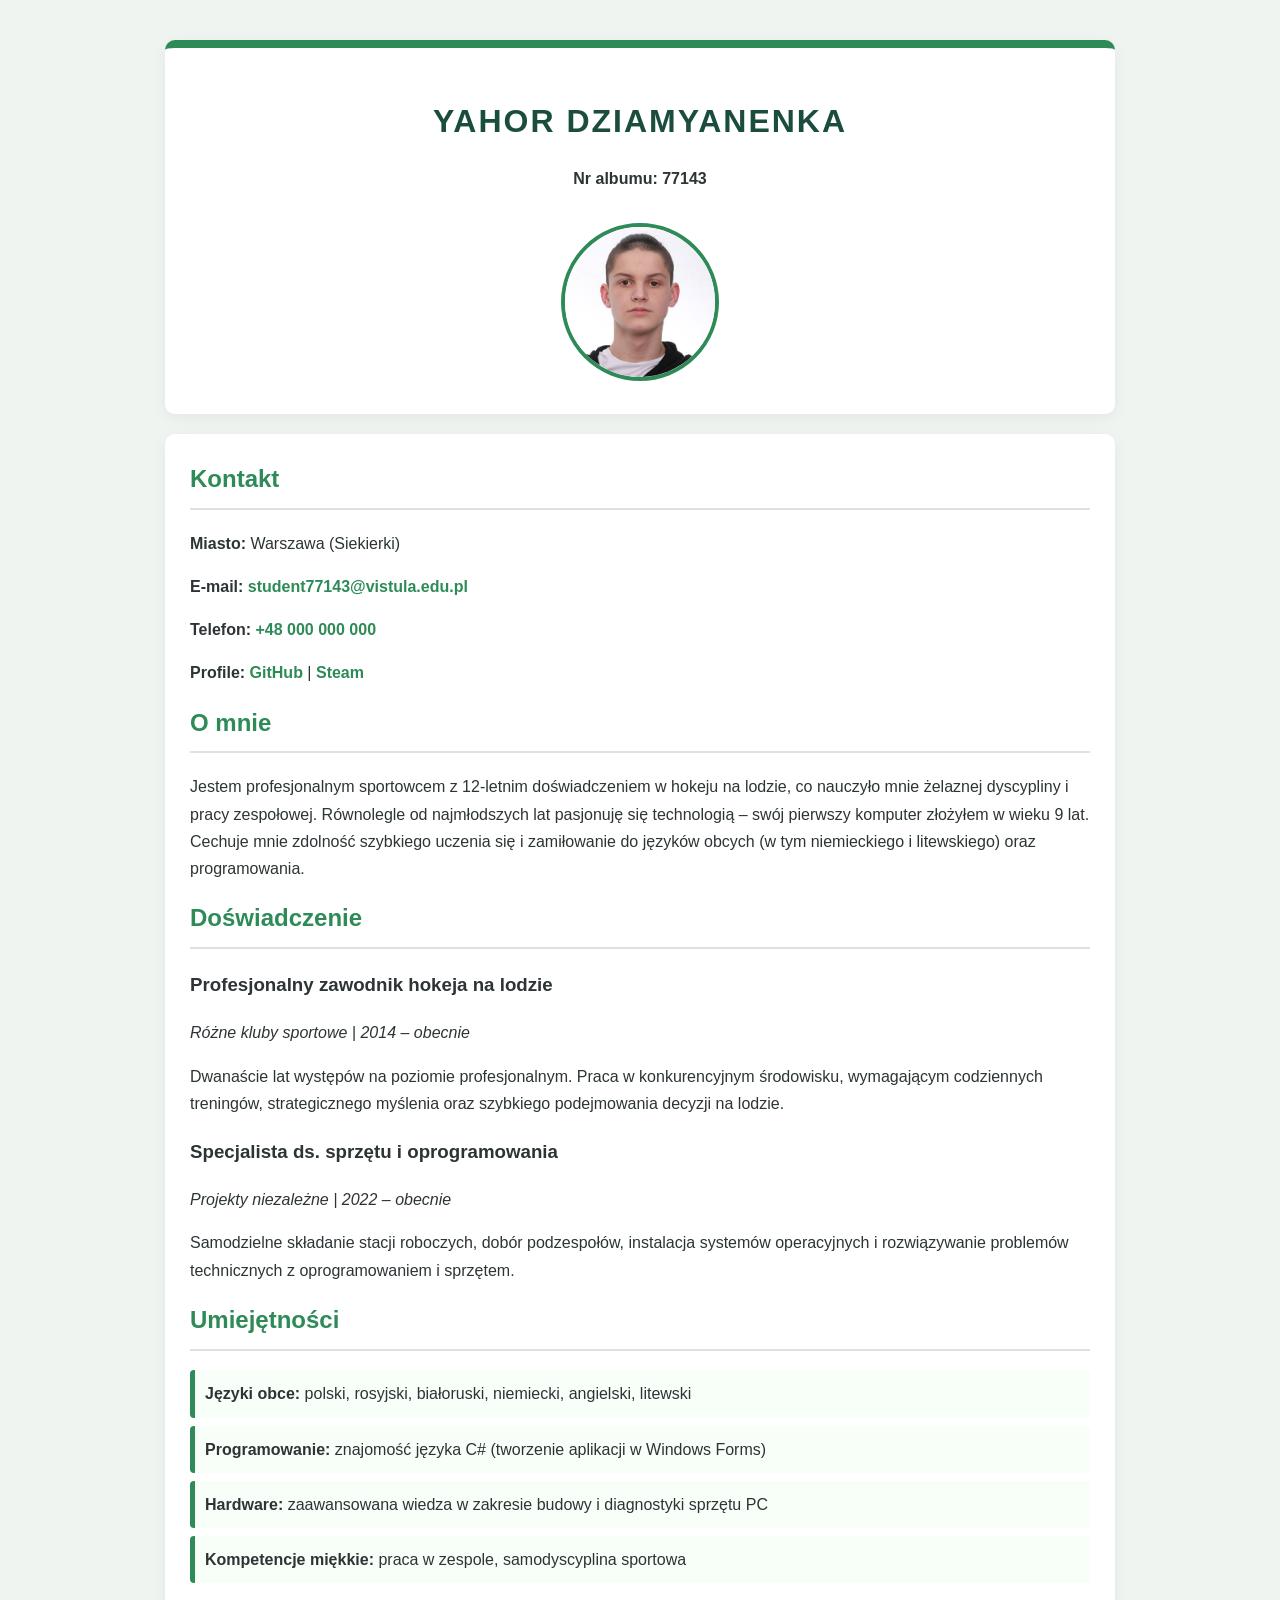
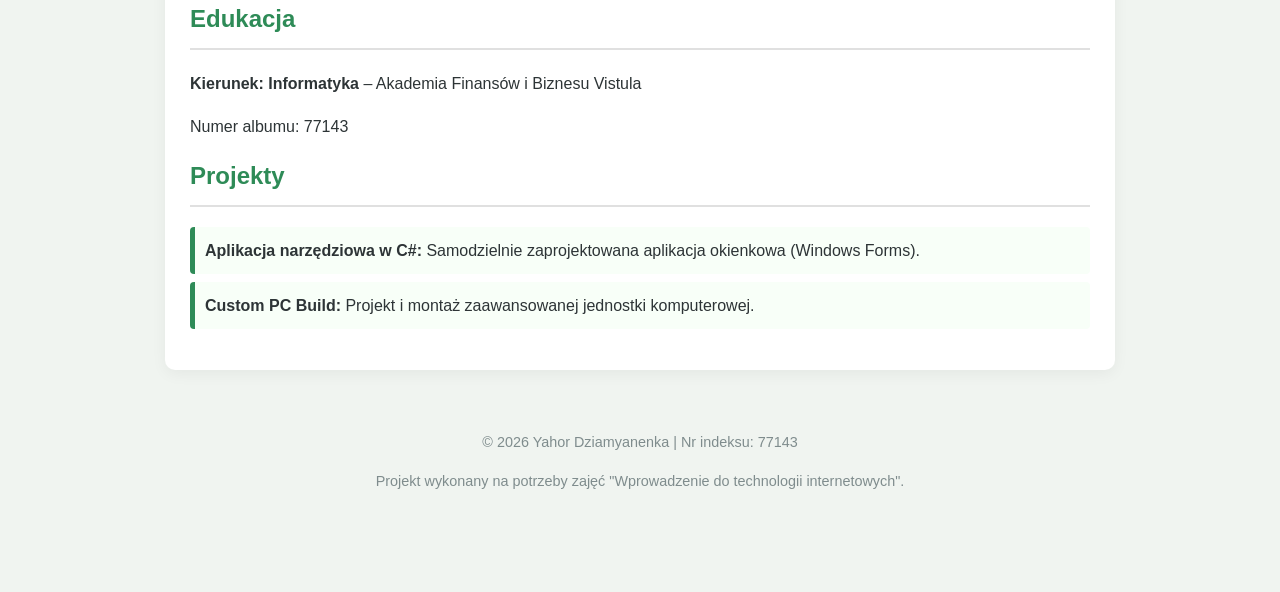
==== zad3_motyw/index.html @ 2792f8d2 "Add files via upload [77143] Oddanie zadania 3" ====
<!DOCTYPE html>
<html lang="pl">
<head>
    <meta charset="UTF-8">
    <meta name="viewport" content="width=device-width, initial-scale=1.0">
    <title>CV (77143) - Yahor Dziamyanenka</title>
    <link rel="stylesheet" href="green.css">
</head>
<body>

    <header>
        <h1>Yahor Dziamyanenka</h1>
        <p><strong>Nr albumu: 77143</strong></p>
        <img src="FOTOCV.png" alt="Zdjęcie profilowe - Yahor Dziamyanenka">
    </header>

    <main>
        <section id="kontakt">
            <h2>Kontakt</h2>
            <p><strong>Miasto:</strong> Warszawa (Siekierki)</p>
            <p><strong>E-mail:</strong> <a href="mailto:student77143@vistula.edu.pl">student77143@vistula.edu.pl</a></p>
            <p><strong>Telefon:</strong> <a href="tel:+48000000000">+48 000 000 000</a></p>
            <p>
                <strong>Profile:</strong>
                <a href="https://github.com/YahorDziamyanenka77143" target="_blank" rel="noopener noreferrer">GitHub</a> | 
                <a href="https://steamcommunity.com/id/GGZEN/" target="_blank" rel="noopener noreferrer">Steam</a>
            </p>
        </section>

        <section id="o-mnie">
            <h2>O mnie</h2>
            <p>Jestem profesjonalnym sportowcem z 12-letnim doświadczeniem w hokeju na lodzie, co nauczyło mnie żelaznej dyscypliny i pracy zespołowej. Równolegle od najmłodszych lat pasjonuję się technologią – swój pierwszy komputer złożyłem w wieku 9 lat. Cechuje mnie zdolność szybkiego uczenia się i zamiłowanie do języków obcych (w tym niemieckiego i litewskiego) oraz programowania.</p>
        </section>

        <section id="doswiadczenie">
            <h2>Doświadczenie</h2>
            <article>
                <h3>Profesjonalny zawodnik hokeja na lodzie</h3>
                <p><em>Różne kluby sportowe | 2014 – obecnie</em></p>
                <p>Dwanaście lat występów na poziomie profesjonalnym. Praca w konkurencyjnym środowisku, wymagającym codziennych treningów, strategicznego myślenia oraz szybkiego podejmowania decyzji na lodzie.</p>
            </article>

            <article>
                <h3>Specjalista ds. sprzętu i oprogramowania</h3>
                <p><em>Projekty niezależne | 2022 – obecnie</em></p>
                <p>Samodzielne składanie stacji roboczych, dobór podzespołów, instalacja systemów operacyjnych i rozwiązywanie problemów technicznych z oprogramowaniem i sprzętem.</p>
            </article>
        </section>

        <section id="umiejetnosci">
            <h2>Umiejętności</h2>
            <ul>
                <li><strong>Języki obce:</strong> polski, rosyjski, białoruski, niemiecki, angielski, litewski</li>
                <li><strong>Programowanie:</strong> znajomość języka C# (tworzenie aplikacji w Windows Forms)</li>
                <li><strong>Hardware:</strong> zaawansowana wiedza w zakresie budowy i diagnostyki sprzętu PC</li>
                <li><strong>Kompetencje miękkie:</strong> praca w zespole, samodyscyplina sportowa</li>
            </ul>
        </section>

        <section id="edukacja">
            <h2>Edukacja</h2>
            <p><strong>Kierunek: Informatyka</strong> – Akademia Finansów i Biznesu Vistula</p>
            <p>Numer albumu: 77143</p>
        </section>

        <section id="projekty">
            <h2>Projekty</h2>
            <ul>
                <li><strong>Aplikacja narzędziowa w C#:</strong> Samodzielnie zaprojektowana aplikacja okienkowa (Windows Forms).</li>
                <li><strong>Custom PC Build:</strong> Projekt i montaż zaawansowanej jednostki komputerowej.</li>
            </ul>
        </section>
    </main>

    <footer>
        <p>&copy; 2026 Yahor Dziamyanenka | Nr indeksu: 77143</p>
        <p>Projekt wykonany na potrzeby zajęć "Wprowadzenie do technologii internetowych".</p>
    </footer>

</body>
</html>
---- zad3_motyw/green.css ----
/* Autor: Yahor Dziamyanenka | Nr indeksu: 77143 */

body {
    font-family: 'Segoe UI', Roboto, Helvetica, Arial, sans-serif;
    line-height: 1.7;
    color: #2d3436;
    background-color: #f0f4f0;
    margin: 0;
    padding: 40px 20px;
}

main, header, footer {
    max-width: 900px;
    margin: 0 auto;
    background: #ffffff;
    padding: 25px;
    border-radius: 10px;
    box-shadow: 0 4px 15px rgba(0,0,0,0.05);
    margin-bottom: 20px;
}

header {
    text-align: center;
    border-top: 8px solid #2e8b57;
}

h1 {
    color: #1b4d3e;
    margin-bottom: 5px;
    text-transform: uppercase;
    letter-spacing: 2px;
}

header img {
    border-radius: 50%;
    border: 4px solid #2e8b57;
    width: 150px;
    height: 150px;
    object-fit: cover;
    margin-top: 15px;
}

h2 {
    color: #2e8b57;
    border-bottom: 2px solid #e0e0e0;
    padding-bottom: 8px;
    margin-top: 0;
}

ul {
    list-style-type: none;
    padding: 0;
}

ul li {
    background: #f8fff8;
    margin-bottom: 8px;
    padding: 10px;
    border-left: 5px solid #2e8b57;
    border-radius: 4px;
}

a {
    color: #2e8b57;
    text-decoration: none;
    font-weight: 600;
    transition: color 0.3s;
}

a:hover {
    color: #1b4d3e;
    text-decoration: underline;
}

footer {
    text-align: center;
    font-size: 0.9em;
    color: #7f8c8d;
    background: none;
    box-shadow: none;
}
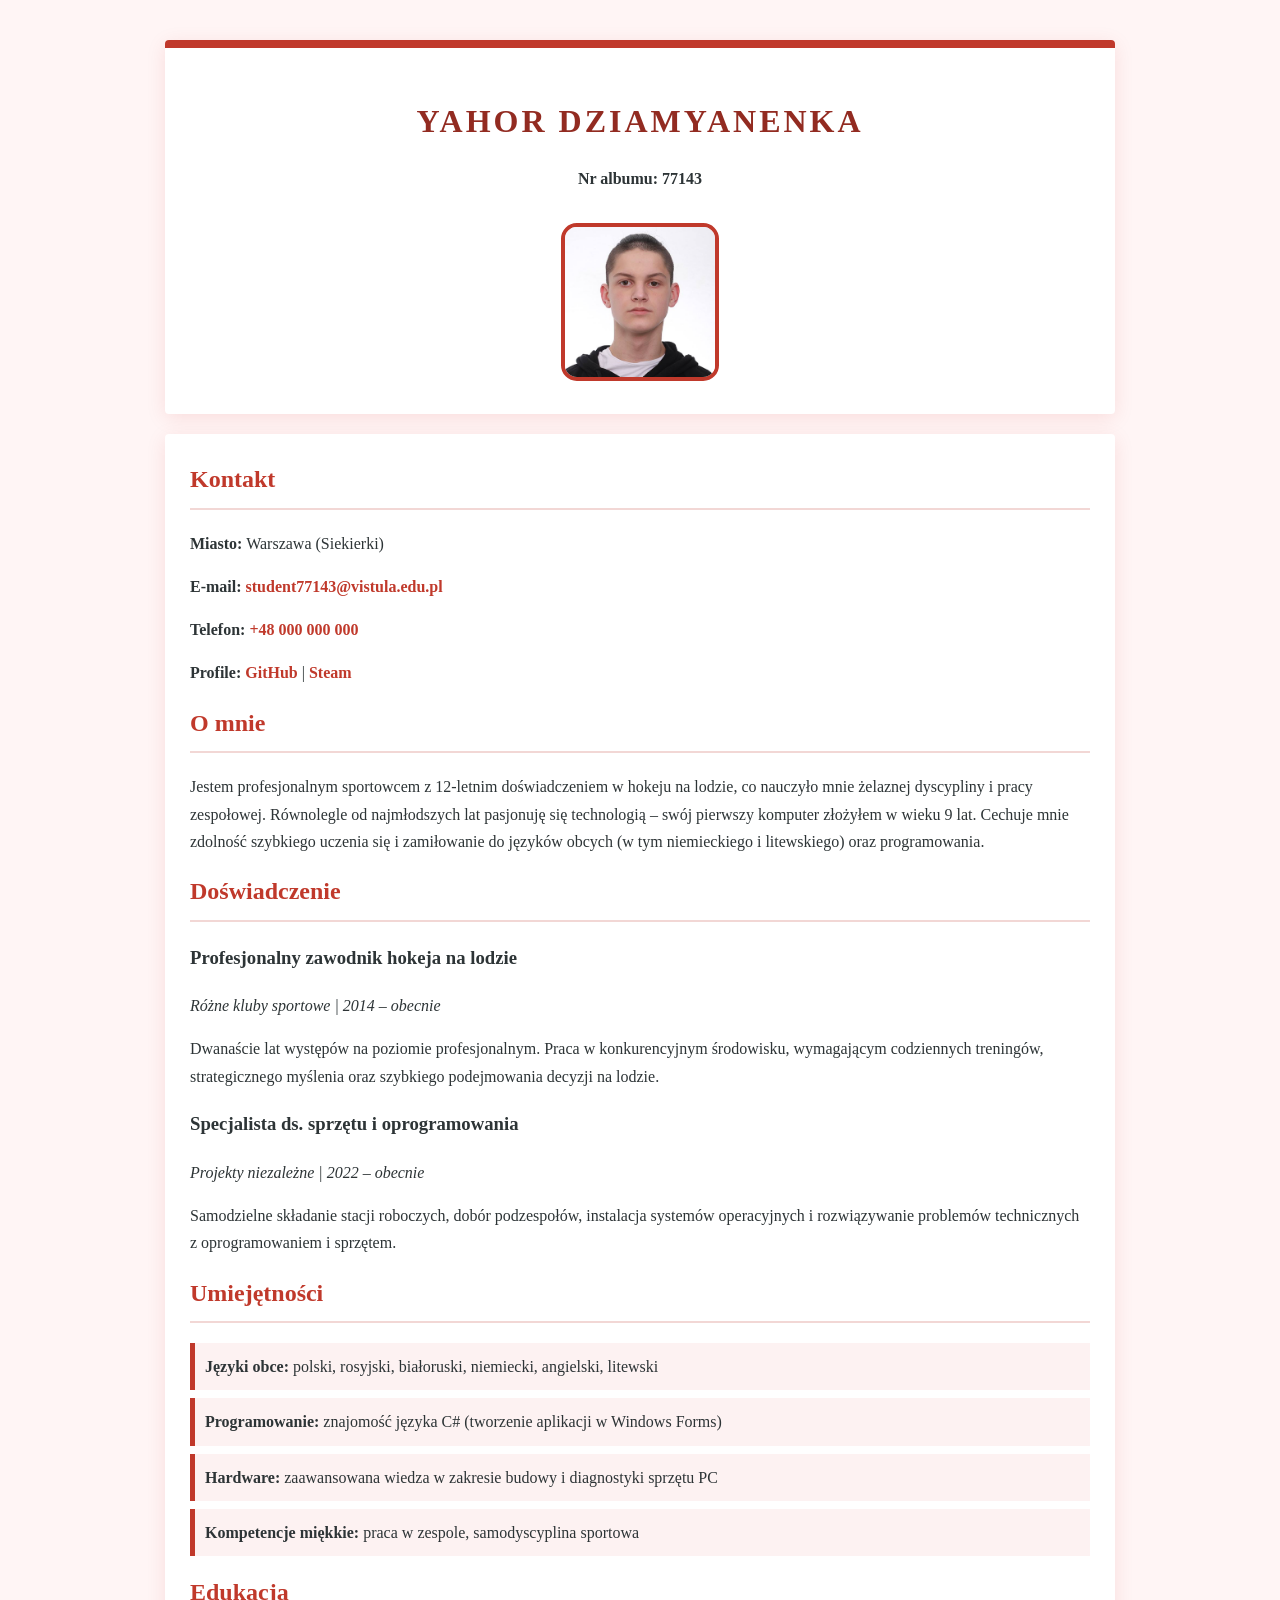
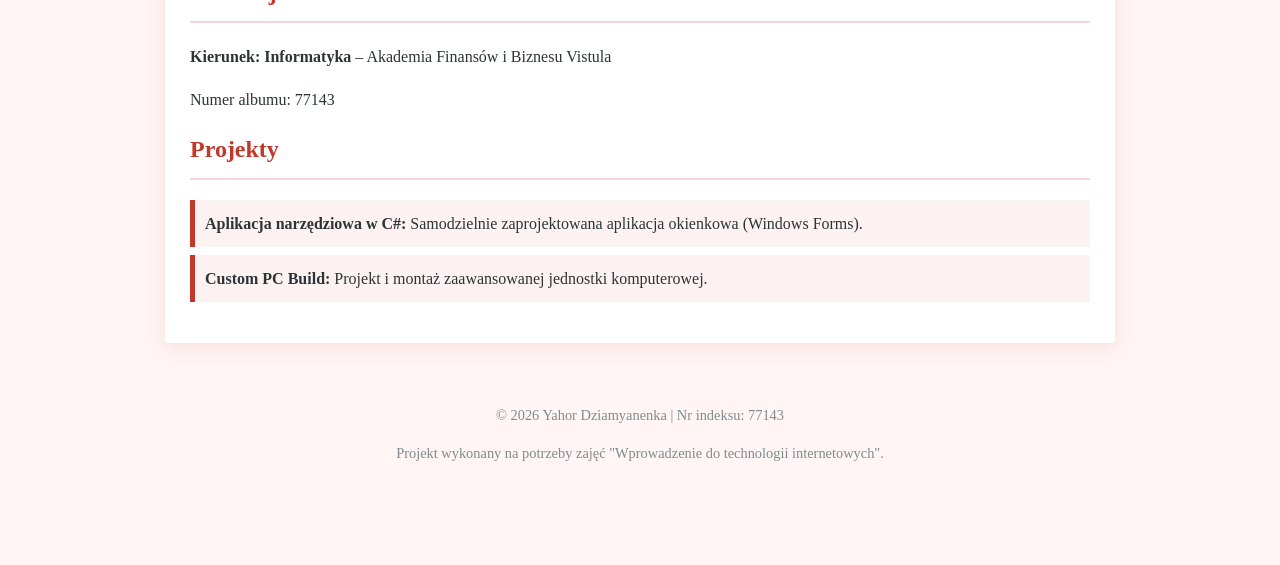
==== commit 547e661b: "Add files via upload [77143] Oddanie zadania 3" ====
--- a/zad3_motyw/index.html
+++ b/zad3_motyw/index.html
@@ -4,7 +4,7 @@
     <meta charset="UTF-8">
     <meta name="viewport" content="width=device-width, initial-scale=1.0">
     <title>CV (77143) - Yahor Dziamyanenka</title>
-    <link rel="stylesheet" href="green.css">
+    <link rel="stylesheet" href="red.css">
 </head>
 <body>
 
--- a/zad3_motyw/red.css
+++ b/zad3_motyw/red.css
@@ -0,0 +1,81 @@
+/* Autor: Yahor Dziamyanenka | Nr indeksu: 77143 */
+
+body {
+    font-family: 'Georgia', 'Times New Roman', serif;
+    line-height: 1.7;
+    color: #2d3436;
+    background-color: #fff5f5;
+    margin: 0;
+    padding: 40px 20px;
+}
+
+main, header, footer {
+    max-width: 900px;
+    margin: 0 auto;
+    background: #ffffff;
+    padding: 25px;
+    border-radius: 4px;
+    box-shadow: 0 4px 20px rgba(200, 0, 0, 0.1);
+    margin-bottom: 20px;
+}
+
+header {
+    text-align: center;
+    border-top: 8px solid #c0392b;
+}
+
+h1 {
+    color: #922b21;
+    margin-bottom: 5px;
+    text-transform: uppercase;
+    letter-spacing: 3px;
+}
+
+header img {
+    border-radius: 10%;
+    border: 4px solid #c0392b;
+    width: 150px;
+    height: 150px;
+    object-fit: cover;
+    margin-top: 15px;
+}
+
+h2 {
+    color: #c0392b;
+    border-bottom: 2px solid #f2d7d5;
+    padding-bottom: 8px;
+    margin-top: 0;
+}
+
+ul {
+    list-style-type: none;
+    padding: 0;
+}
+
+ul li {
+    background: #fdf2f2;
+    margin-bottom: 8px;
+    padding: 10px;
+    border-left: 5px solid #c0392b;
+    border-radius: 0;
+}
+
+a {
+    color: #c0392b;
+    text-decoration: none;
+    font-weight: 600;
+    transition: color 0.3s;
+}
+
+a:hover {
+    color: #922b21;
+    text-decoration: underline;
+}
+
+footer {
+    text-align: center;
+    font-size: 0.9em;
+    color: #7f8c8d;
+    background: none;
+    box-shadow: none;
+}
